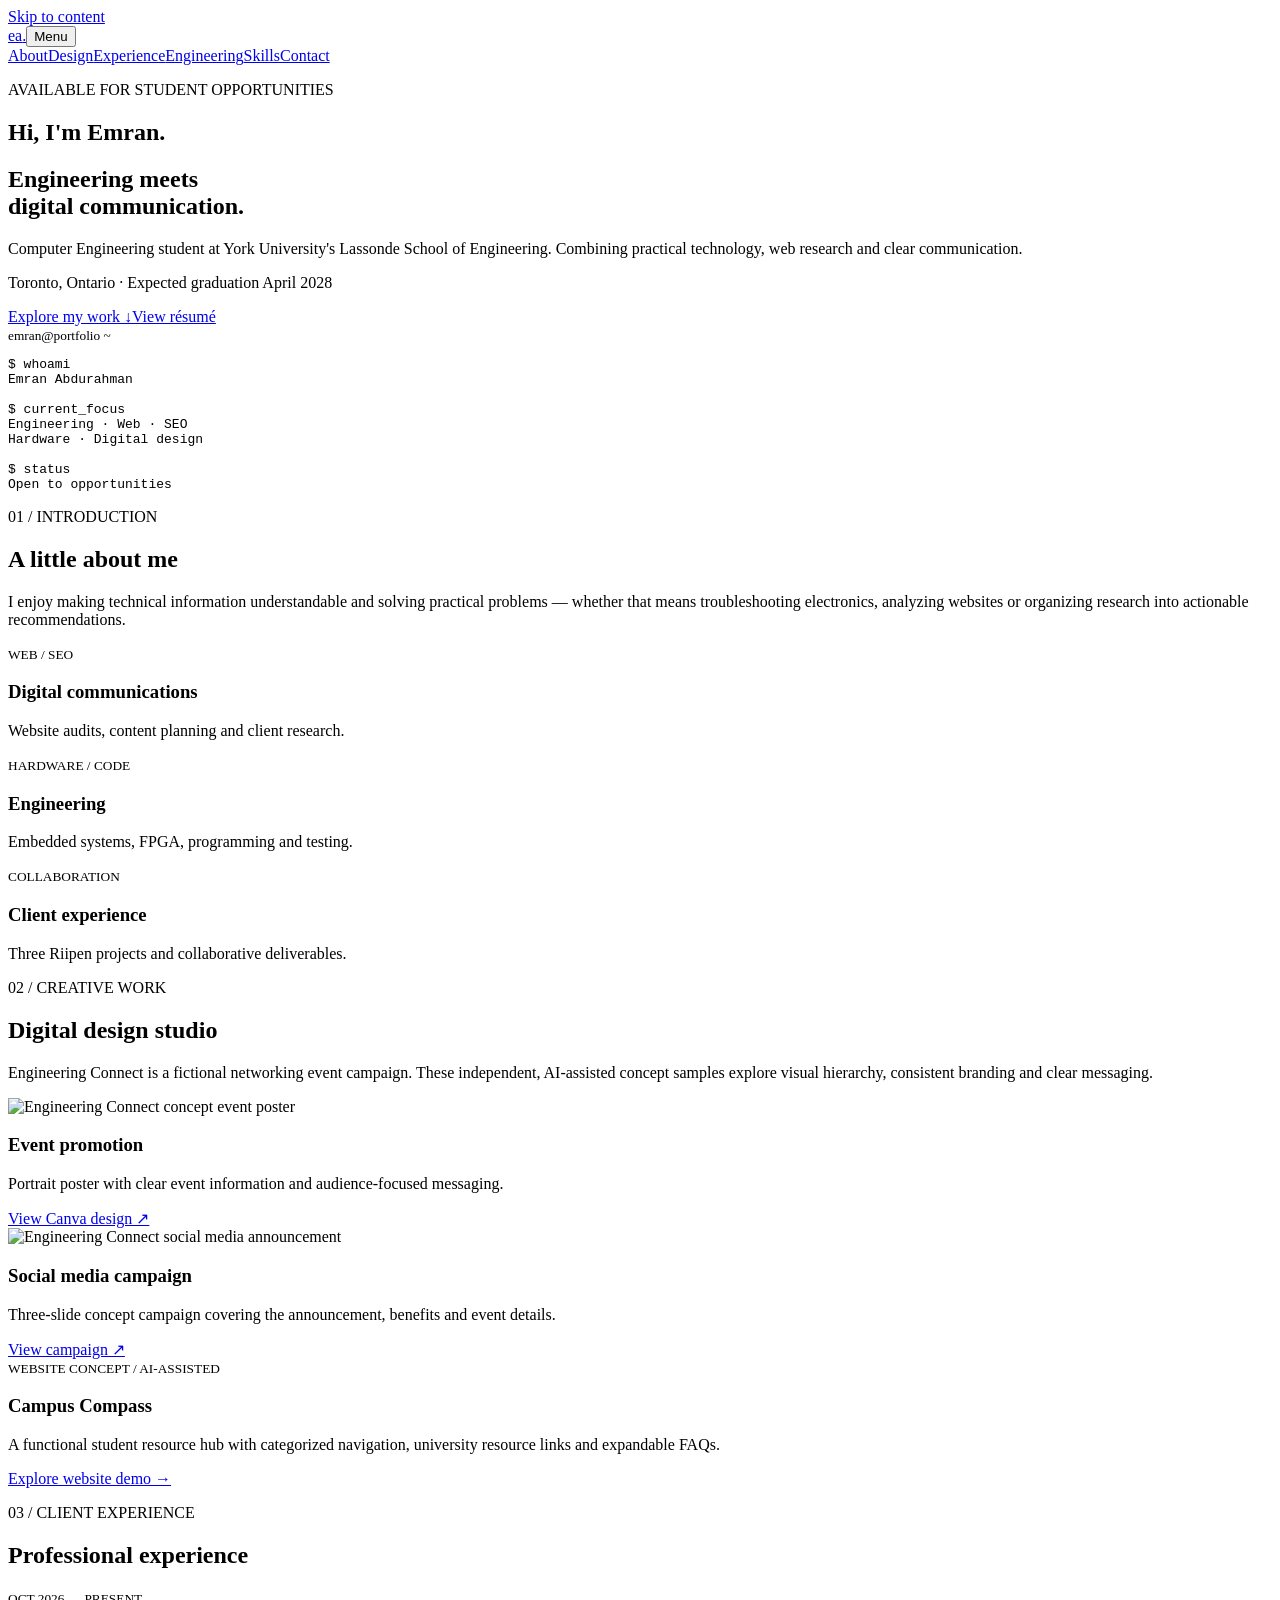
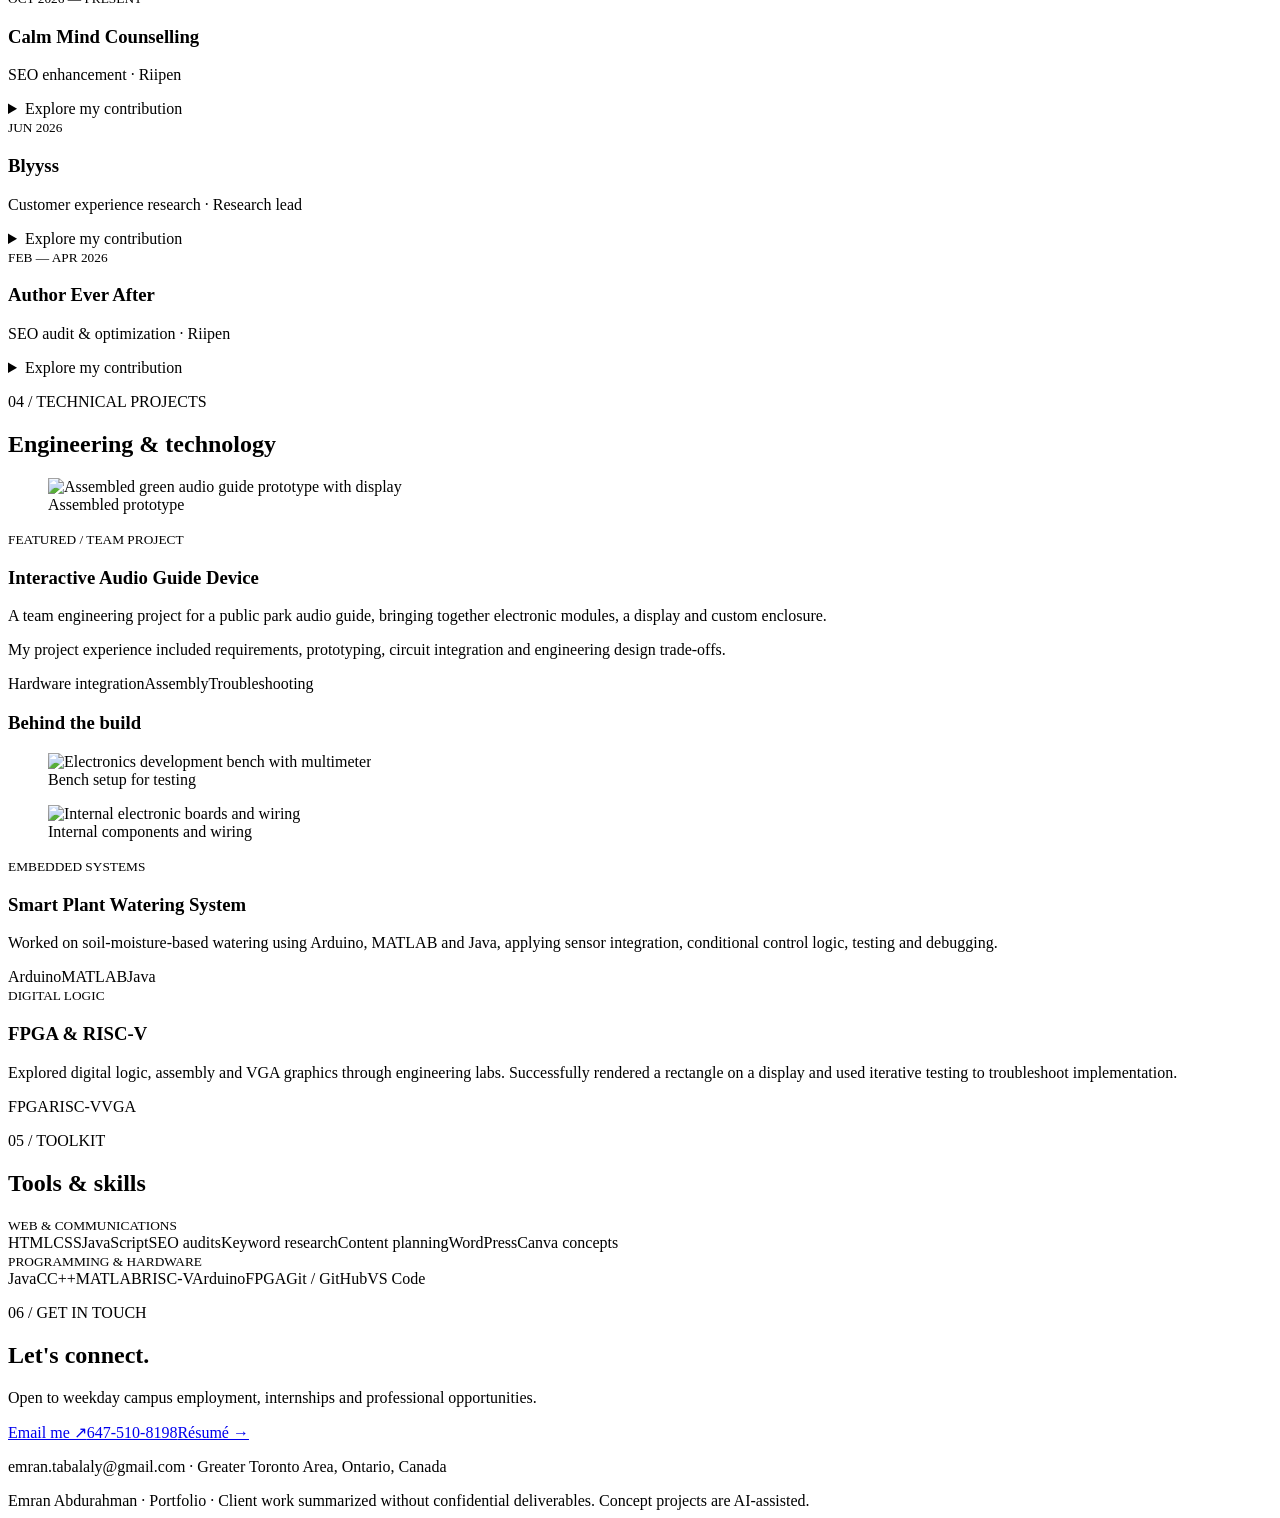
==== index.html @ e07c5c42 "Build portfolio homepage" ====
<!doctype html><html lang="en"><head><meta charset="utf-8"><meta name="viewport" content="width=device-width,initial-scale=1"><meta name="description" content="Emran Abdurahman — Computer Engineering student, digital communications and technology portfolio."><title>Emran Abdurahman | Portfolio</title><link rel="stylesheet" href="style.css"><script defer src="script.js"></script></head><body><a class="skip" href="#main">Skip to content</a><header><nav class="wrap"><a class="logo" href="#home">ea<span>.</span></a><button class="menu" aria-expanded="false" aria-controls="navlinks">Menu</button><div id="navlinks"><a href="#about">About</a><a href="#design">Design</a><a href="#experience">Experience</a><a href="#engineering">Engineering</a><a href="#skills">Skills</a><a href="#contact">Contact</a></div></nav></header><main id="main" class="wrap"><section class="hero" id="home"><div><p class="eyebrow"><i></i> AVAILABLE FOR STUDENT OPPORTUNITIES</p><h1>Hi, I'm Emran<span>.</span></h1><h2>Engineering meets<br>digital communication.</h2><p>Computer Engineering student at York University's Lassonde School of Engineering. Combining practical technology, web research and clear communication.</p><p class="muted">Toronto, Ontario · Expected graduation April 2028</p><div class="actions"><a class="button" href="#experience">Explore my work ↓</a><a class="button outline" href="resume.html">View résumé</a></div></div><div class="terminal"><div class="termbar"><b></b><b></b><b></b><small>emran@portfolio ~</small></div><pre><span>$ whoami</span>
Emran Abdurahman

<span>$ current_focus</span>
Engineering · Web · SEO
Hardware · Digital design

<span>$ status</span>
Open to opportunities <i class="cursor"></i></pre></div></section>
<section id="about" class="reveal"><p class="eyebrow">01 / INTRODUCTION</p><h2>A little about me</h2><p class="lead">I enjoy making technical information understandable and solving practical problems — whether that means troubleshooting electronics, analyzing websites or organizing research into actionable recommendations.</p><div class="grid three"><article><small>WEB / SEO</small><h3>Digital communications</h3><p>Website audits, content planning and client research.</p></article><article><small>HARDWARE / CODE</small><h3>Engineering</h3><p>Embedded systems, FPGA, programming and testing.</p></article><article><small>COLLABORATION</small><h3>Client experience</h3><p>Three Riipen projects and collaborative deliverables.</p></article></div></section>
<section id="design" class="reveal"><p class="eyebrow">02 / CREATIVE WORK</p><h2>Digital design studio</h2><p class="lead">Engineering Connect is a fictional networking event campaign. These independent, AI-assisted concept samples explore visual hierarchy, consistent branding and clear messaging.</p><div class="grid two"><article><img class="art" src="https://mystical-unknown-wasteland.wpcomstaging.com/wp-content/uploads/2026/11/engineering-connect-poster.png" alt="Engineering Connect concept event poster" loading="lazy"><h3>Event promotion</h3><p>Portrait poster with clear event information and audience-focused messaging.</p><a href="https://www.canva.com/d/dqgkj9H7p9fNkbT">View Canva design ↗</a></article><article><img class="art" src="https://mystical-unknown-wasteland.wpcomstaging.com/wp-content/uploads/2026/11/engineering-connect-social.png" alt="Engineering Connect social media announcement" loading="lazy"><h3>Social media campaign</h3><p>Three-slide concept campaign covering the announcement, benefits and event details.</p><a href="https://www.canva.com/d/xszTyoMclx9xCIN">View campaign ↗</a></article></div><article class="feature"><small>WEBSITE CONCEPT / AI-ASSISTED</small><h3>Campus Compass</h3><p>A functional student resource hub with categorized navigation, university resource links and expandable FAQs.</p><a class="button outline" href="campus-compass.html">Explore website demo →</a></article></section>
<section id="experience" class="reveal"><p class="eyebrow">03 / CLIENT EXPERIENCE</p><h2>Professional experience</h2><div class="timeline"><article><small>OCT 2026 — PRESENT</small><h3>Calm Mind Counselling</h3><p>SEO enhancement · Riipen</p><details><summary>Explore my contribution</summary><p>Contributed to content audits, local search and competitor analysis. Helped establish an SEO baseline and identify service-content opportunities. Ongoing work; no ranking gains claimed.</p></details></article><article><small>JUN 2026</small><h3>Blyyss</h3><p>Customer experience research · Research lead</p><details><summary>Explore my contribution</summary><p>Organized onboarding and user-needs research for a grocery customer-experience project, collaborated with teammates and synthesized actionable recommendations.</p></details></article><article><small>FEB — APR 2026</small><h3>Author Ever After</h3><p>SEO audit &amp; optimization · Riipen</p><details><summary>Explore my contribution</summary><p>Audited four author-support websites, identifying crawl accessibility, content, keyword and structured-data opportunities. Developed a prioritized optimization roadmap and blog topic recommendations.</p></details></article></div></section>
<section id="engineering" class="reveal"><p class="eyebrow">04 / TECHNICAL PROJECTS</p><h2>Engineering &amp; technology</h2><article class="feature"><div class="grid two"><figure><img class="prototype" src="https://mystical-unknown-wasteland.wpcomstaging.com/wp-content/uploads/2026/11/audio-guide-prototype-768x1024.png" alt="Assembled green audio guide prototype with display" loading="lazy"><figcaption>Assembled prototype</figcaption></figure><div><small>FEATURED / TEAM PROJECT</small><h3>Interactive Audio Guide Device</h3><p>A team engineering project for a public park audio guide, bringing together electronic modules, a display and custom enclosure.</p><p>My project experience included requirements, prototyping, circuit integration and engineering design trade-offs.</p><div class="tags"><span>Hardware integration</span><span>Assembly</span><span>Troubleshooting</span></div></div></div><h3>Behind the build</h3><div class="grid two"><figure><img class="build" src="https://mystical-unknown-wasteland.wpcomstaging.com/wp-content/uploads/2026/11/audio-guide-bench-testing-1024x576.png" alt="Electronics development bench with multimeter" loading="lazy"><figcaption>Bench setup for testing</figcaption></figure><figure><img class="build" src="https://mystical-unknown-wasteland.wpcomstaging.com/wp-content/uploads/2026/11/audio-guide-assembly-576x1024.png" alt="Internal electronic boards and wiring" loading="lazy"><figcaption>Internal components and wiring</figcaption></figure></div></article><div class="grid two"><article><small>EMBEDDED SYSTEMS</small><h3>Smart Plant Watering System</h3><p>Worked on soil-moisture-based watering using Arduino, MATLAB and Java, applying sensor integration, conditional control logic, testing and debugging.</p><div class="tags"><span>Arduino</span><span>MATLAB</span><span>Java</span></div></article><article><small>DIGITAL LOGIC</small><h3>FPGA &amp; RISC-V</h3><p>Explored digital logic, assembly and VGA graphics through engineering labs. Successfully rendered a rectangle on a display and used iterative testing to troubleshoot implementation.</p><div class="tags"><span>FPGA</span><span>RISC-V</span><span>VGA</span></div></article></div></section>
<section id="skills" class="reveal"><p class="eyebrow">05 / TOOLKIT</p><h2>Tools &amp; skills</h2><div class="grid two"><article><small>WEB &amp; COMMUNICATIONS</small><div class="tags"><span>HTML</span><span>CSS</span><span>JavaScript</span><span>SEO audits</span><span>Keyword research</span><span>Content planning</span><span>WordPress</span><span>Canva concepts</span></div></article><article><small>PROGRAMMING &amp; HARDWARE</small><div class="tags"><span>Java</span><span>C</span><span>C++</span><span>MATLAB</span><span>RISC-V</span><span>Arduino</span><span>FPGA</span><span>Git / GitHub</span><span>VS Code</span></div></article></div></section>
<section id="contact" class="reveal"><p class="eyebrow">06 / GET IN TOUCH</p><h2>Let's connect.</h2><p>Open to weekday campus employment, internships and professional opportunities.</p><div class="actions"><a class="button" href="mailto:emran.tabalaly@gmail.com">Email me ↗</a><a class="button outline" href="tel:+16475108198">647-510-8198</a><a class="button outline" href="resume.html">Résumé →</a></div><p class="muted">emran.tabalaly@gmail.com · Greater Toronto Area, Ontario, Canada</p></section></main><footer class="wrap">Emran Abdurahman · Portfolio · Client work summarized without confidential deliverables. Concept projects are AI-assisted.</footer></body></html>
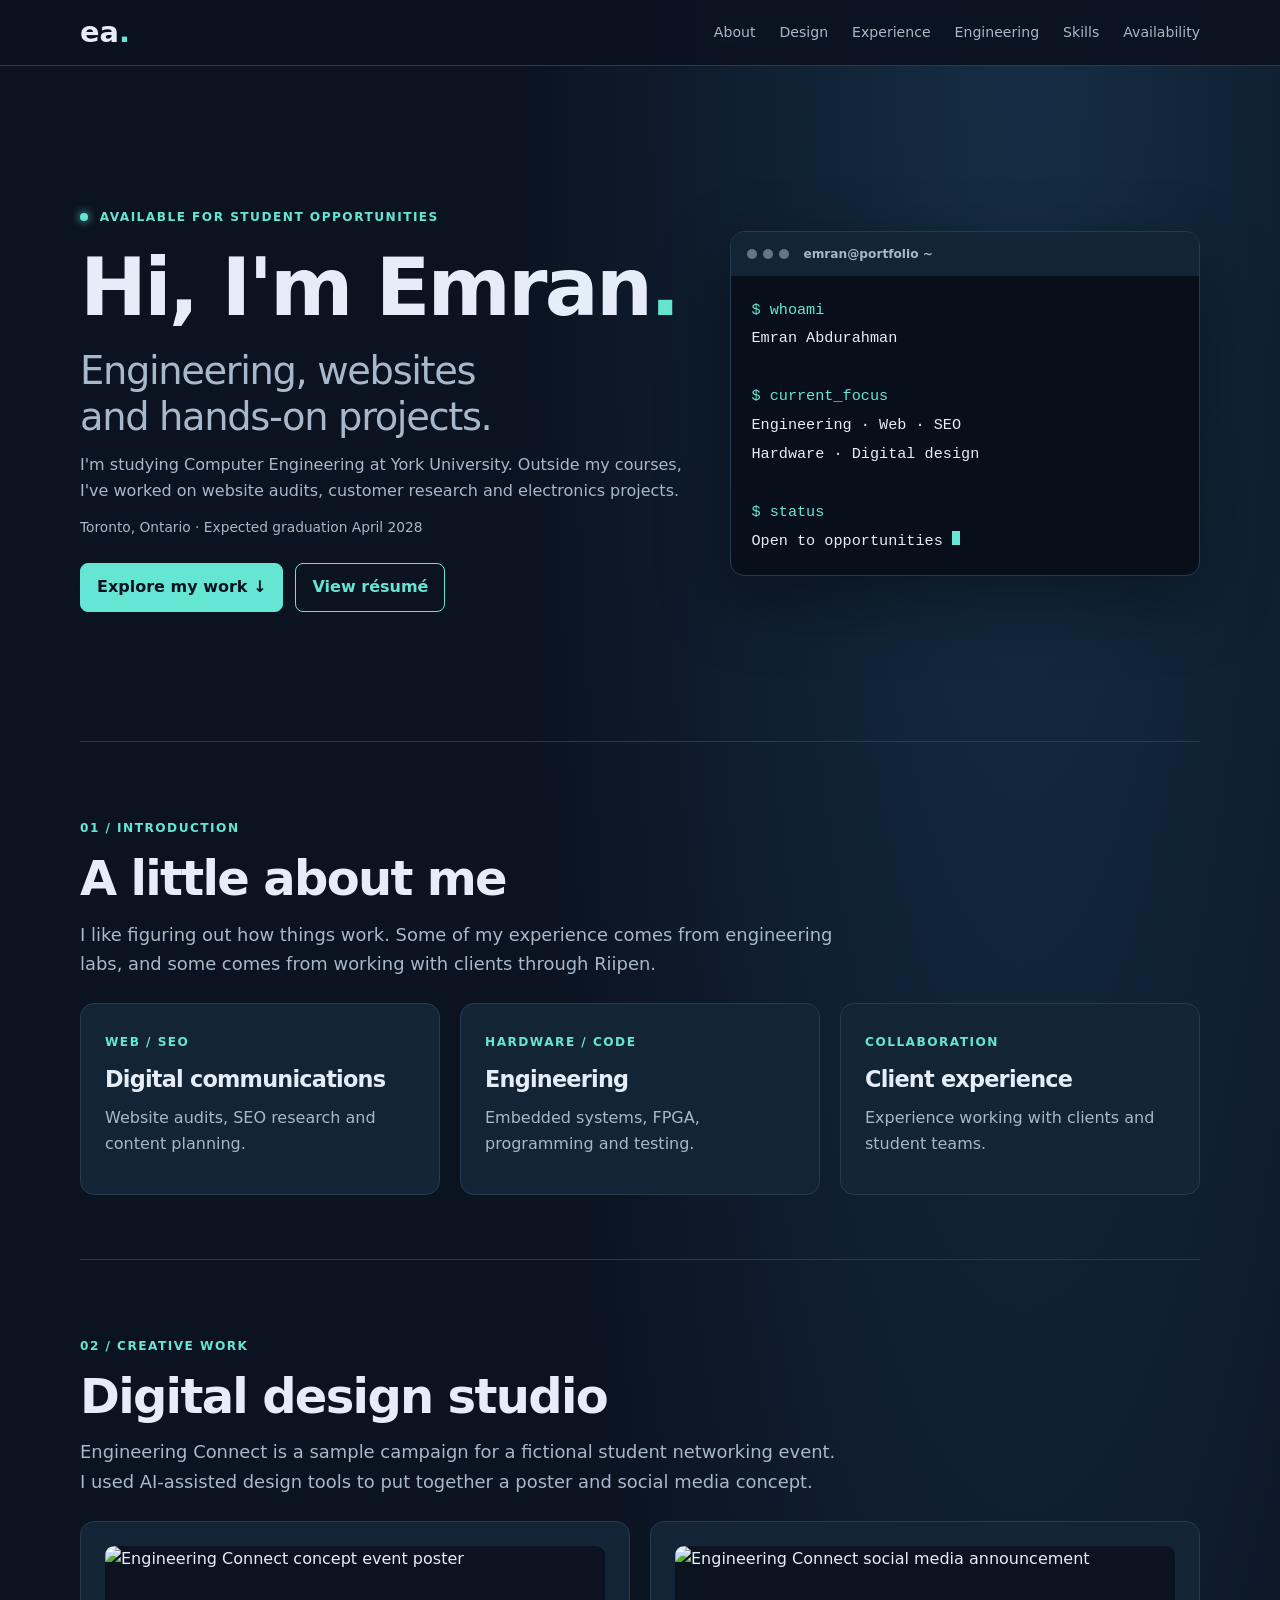
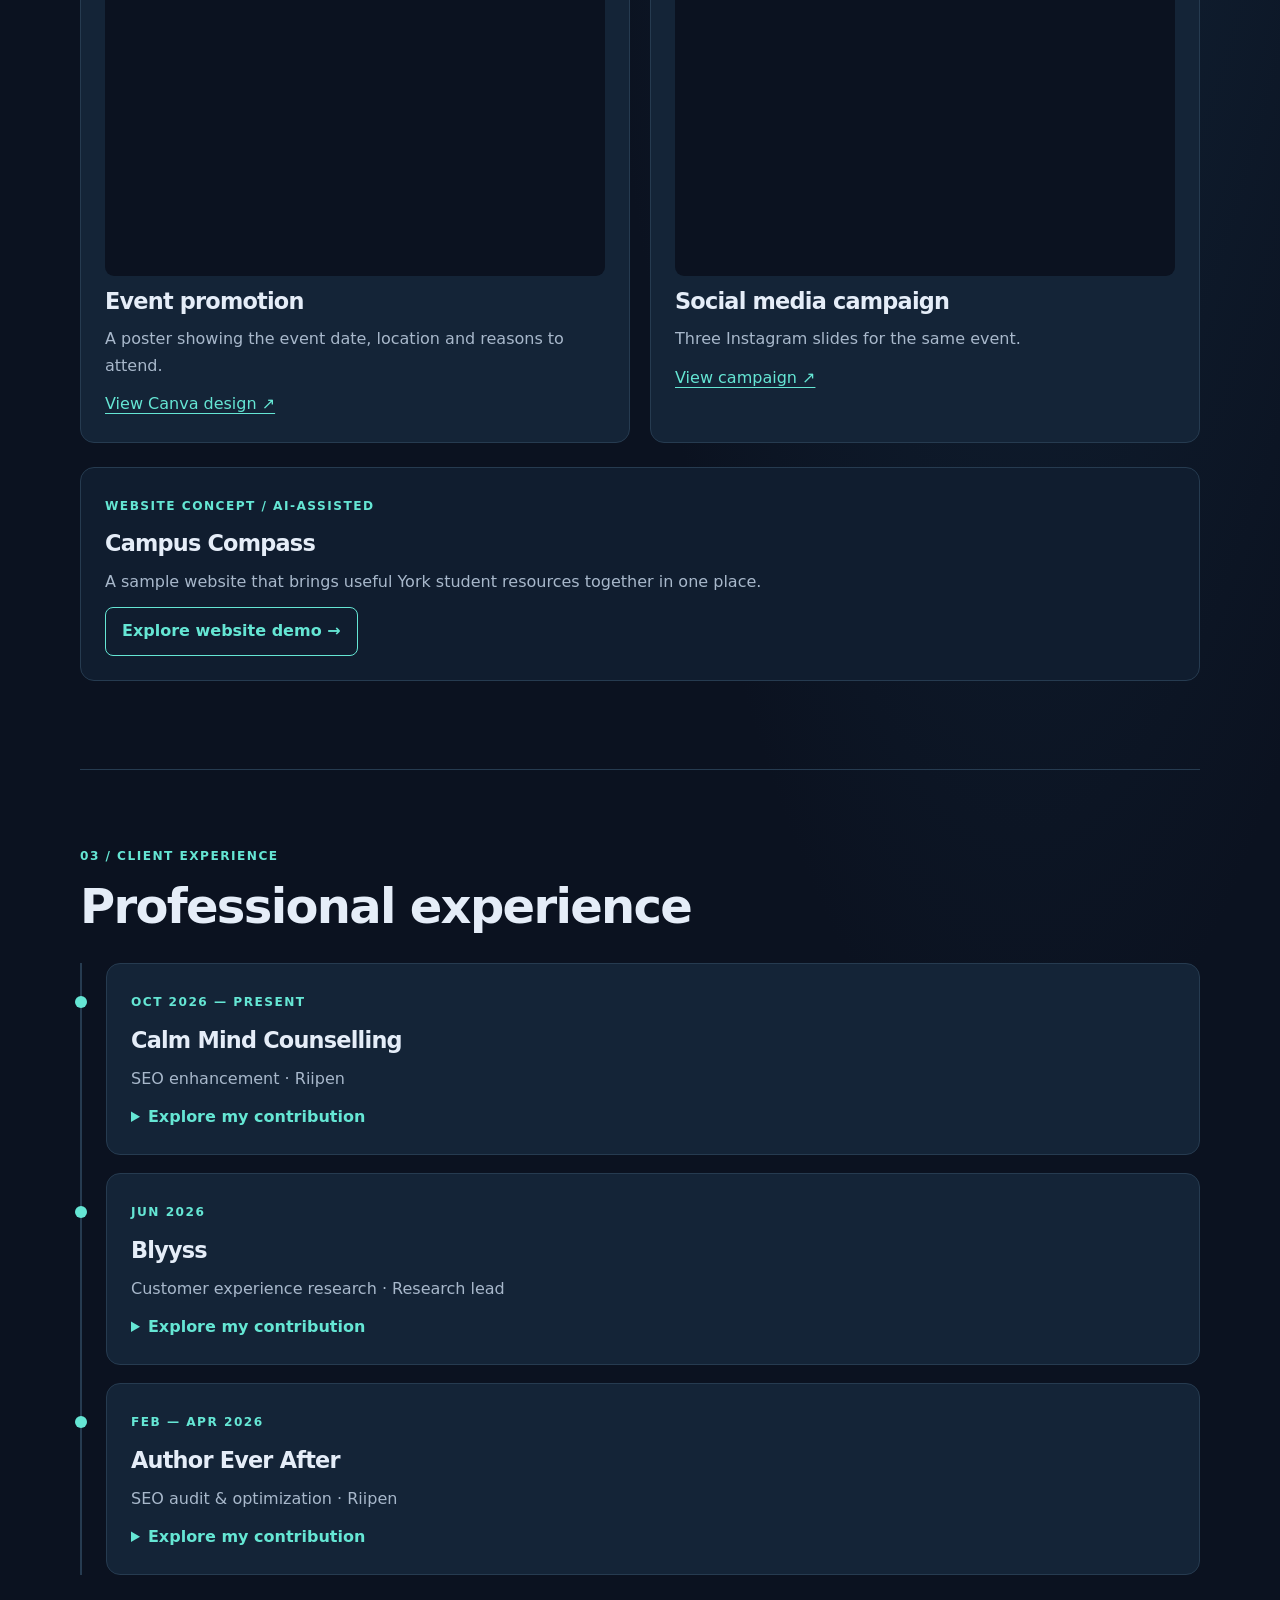
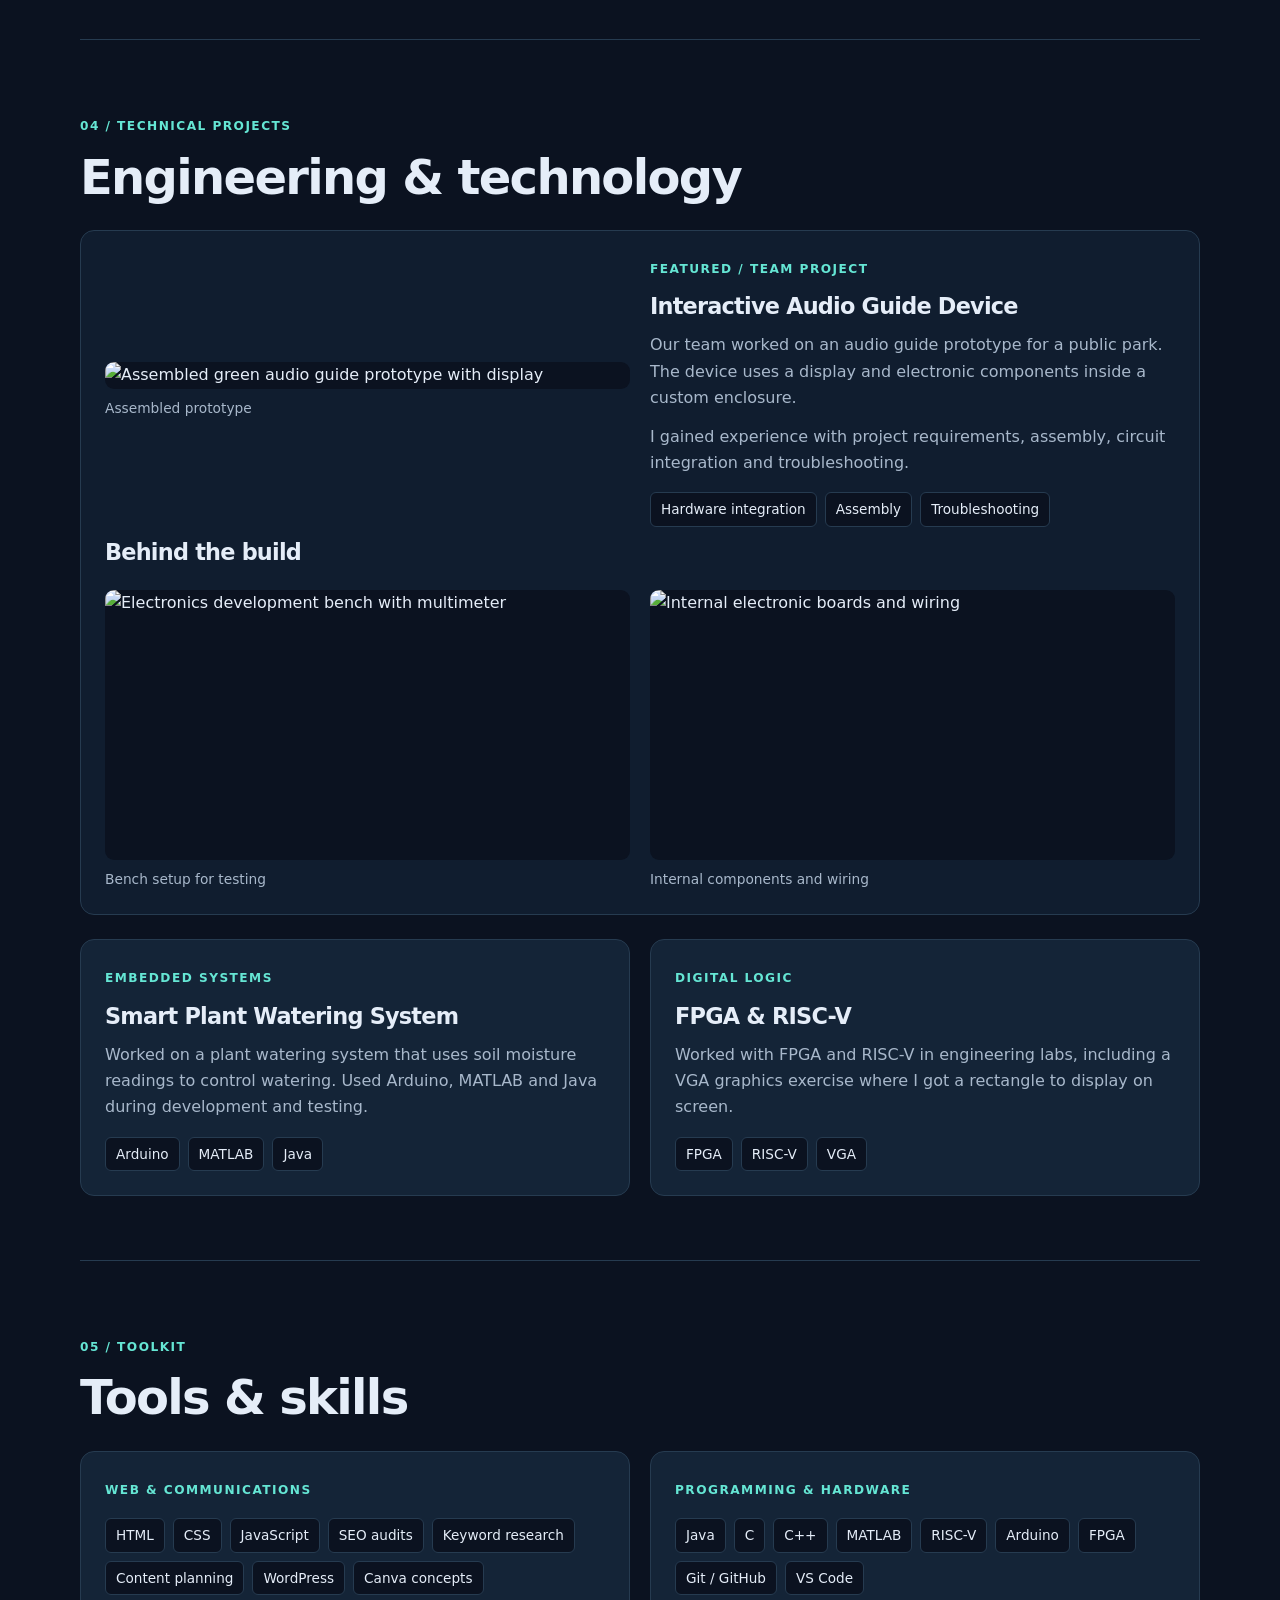
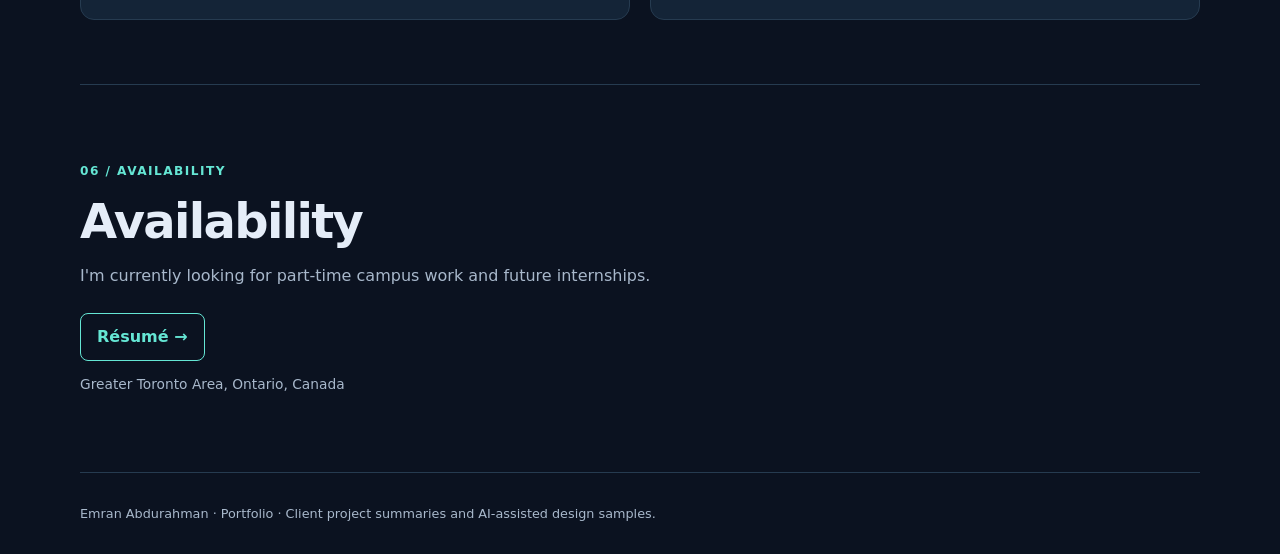
==== commit 909b3991: "Simplify portfolio writing and remove personal contact details" ====
--- a/index.html
+++ b/index.html
@@ -1,4 +1,4 @@
-<!doctype html><html lang="en"><head><meta charset="utf-8"><meta name="viewport" content="width=device-width,initial-scale=1"><meta name="description" content="Emran Abdurahman — Computer Engineering student, digital communications and technology portfolio."><title>Emran Abdurahman | Portfolio</title><link rel="stylesheet" href="style.css"><script defer src="script.js"></script></head><body><a class="skip" href="#main">Skip to content</a><header><nav class="wrap"><a class="logo" href="#home">ea<span>.</span></a><button class="menu" aria-expanded="false" aria-controls="navlinks">Menu</button><div id="navlinks"><a href="#about">About</a><a href="#design">Design</a><a href="#experience">Experience</a><a href="#engineering">Engineering</a><a href="#skills">Skills</a><a href="#contact">Contact</a></div></nav></header><main id="main" class="wrap"><section class="hero" id="home"><div><p class="eyebrow"><i></i> AVAILABLE FOR STUDENT OPPORTUNITIES</p><h1>Hi, I'm Emran<span>.</span></h1><h2>Engineering meets<br>digital communication.</h2><p>Computer Engineering student at York University's Lassonde School of Engineering. Combining practical technology, web research and clear communication.</p><p class="muted">Toronto, Ontario · Expected graduation April 2028</p><div class="actions"><a class="button" href="#experience">Explore my work ↓</a><a class="button outline" href="resume.html">View résumé</a></div></div><div class="terminal"><div class="termbar"><b></b><b></b><b></b><small>emran@portfolio ~</small></div><pre><span>$ whoami</span>
+<!doctype html><html lang="en"><head><meta charset="utf-8"><meta name="viewport" content="width=device-width,initial-scale=1"><meta name="description" content="Emran Abdurahman — Computer Engineering student, digital communications and technology portfolio."><title>Emran Abdurahman | Portfolio</title><link rel="stylesheet" href="style.css"><script defer src="script.js"></script></head><body><a class="skip" href="#main">Skip to content</a><header><nav class="wrap"><a class="logo" href="#home">ea<span>.</span></a><button class="menu" aria-expanded="false" aria-controls="navlinks">Menu</button><div id="navlinks"><a href="#about">About</a><a href="#design">Design</a><a href="#experience">Experience</a><a href="#engineering">Engineering</a><a href="#skills">Skills</a><a href="#contact">Availability</a></div></nav></header><main id="main" class="wrap"><section class="hero" id="home"><div><p class="eyebrow"><i></i> AVAILABLE FOR STUDENT OPPORTUNITIES</p><h1>Hi, I'm Emran<span>.</span></h1><h2>Engineering, websites<br>and hands-on projects.</h2><p>I'm studying Computer Engineering at York University. Outside my courses, I've worked on website audits, customer research and electronics projects.</p><p class="muted">Toronto, Ontario · Expected graduation April 2028</p><div class="actions"><a class="button" href="#experience">Explore my work ↓</a><a class="button outline" href="resume.html">View résumé</a></div></div><div class="terminal"><div class="termbar"><b></b><b></b><b></b><small>emran@portfolio ~</small></div><pre><span>$ whoami</span>
 Emran Abdurahman
 
 <span>$ current_focus</span>
@@ -7,9 +7,9 @@
 
 <span>$ status</span>
 Open to opportunities <i class="cursor"></i></pre></div></section>
-<section id="about" class="reveal"><p class="eyebrow">01 / INTRODUCTION</p><h2>A little about me</h2><p class="lead">I enjoy making technical information understandable and solving practical problems — whether that means troubleshooting electronics, analyzing websites or organizing research into actionable recommendations.</p><div class="grid three"><article><small>WEB / SEO</small><h3>Digital communications</h3><p>Website audits, content planning and client research.</p></article><article><small>HARDWARE / CODE</small><h3>Engineering</h3><p>Embedded systems, FPGA, programming and testing.</p></article><article><small>COLLABORATION</small><h3>Client experience</h3><p>Three Riipen projects and collaborative deliverables.</p></article></div></section>
-<section id="design" class="reveal"><p class="eyebrow">02 / CREATIVE WORK</p><h2>Digital design studio</h2><p class="lead">Engineering Connect is a fictional networking event campaign. These independent, AI-assisted concept samples explore visual hierarchy, consistent branding and clear messaging.</p><div class="grid two"><article><img class="art" src="https://mystical-unknown-wasteland.wpcomstaging.com/wp-content/uploads/2026/11/engineering-connect-poster.png" alt="Engineering Connect concept event poster" loading="lazy"><h3>Event promotion</h3><p>Portrait poster with clear event information and audience-focused messaging.</p><a href="https://www.canva.com/d/dqgkj9H7p9fNkbT">View Canva design ↗</a></article><article><img class="art" src="https://mystical-unknown-wasteland.wpcomstaging.com/wp-content/uploads/2026/11/engineering-connect-social.png" alt="Engineering Connect social media announcement" loading="lazy"><h3>Social media campaign</h3><p>Three-slide concept campaign covering the announcement, benefits and event details.</p><a href="https://www.canva.com/d/xszTyoMclx9xCIN">View campaign ↗</a></article></div><article class="feature"><small>WEBSITE CONCEPT / AI-ASSISTED</small><h3>Campus Compass</h3><p>A functional student resource hub with categorized navigation, university resource links and expandable FAQs.</p><a class="button outline" href="campus-compass.html">Explore website demo →</a></article></section>
-<section id="experience" class="reveal"><p class="eyebrow">03 / CLIENT EXPERIENCE</p><h2>Professional experience</h2><div class="timeline"><article><small>OCT 2026 — PRESENT</small><h3>Calm Mind Counselling</h3><p>SEO enhancement · Riipen</p><details><summary>Explore my contribution</summary><p>Contributed to content audits, local search and competitor analysis. Helped establish an SEO baseline and identify service-content opportunities. Ongoing work; no ranking gains claimed.</p></details></article><article><small>JUN 2026</small><h3>Blyyss</h3><p>Customer experience research · Research lead</p><details><summary>Explore my contribution</summary><p>Organized onboarding and user-needs research for a grocery customer-experience project, collaborated with teammates and synthesized actionable recommendations.</p></details></article><article><small>FEB — APR 2026</small><h3>Author Ever After</h3><p>SEO audit &amp; optimization · Riipen</p><details><summary>Explore my contribution</summary><p>Audited four author-support websites, identifying crawl accessibility, content, keyword and structured-data opportunities. Developed a prioritized optimization roadmap and blog topic recommendations.</p></details></article></div></section>
-<section id="engineering" class="reveal"><p class="eyebrow">04 / TECHNICAL PROJECTS</p><h2>Engineering &amp; technology</h2><article class="feature"><div class="grid two"><figure><img class="prototype" src="https://mystical-unknown-wasteland.wpcomstaging.com/wp-content/uploads/2026/11/audio-guide-prototype-768x1024.png" alt="Assembled green audio guide prototype with display" loading="lazy"><figcaption>Assembled prototype</figcaption></figure><div><small>FEATURED / TEAM PROJECT</small><h3>Interactive Audio Guide Device</h3><p>A team engineering project for a public park audio guide, bringing together electronic modules, a display and custom enclosure.</p><p>My project experience included requirements, prototyping, circuit integration and engineering design trade-offs.</p><div class="tags"><span>Hardware integration</span><span>Assembly</span><span>Troubleshooting</span></div></div></div><h3>Behind the build</h3><div class="grid two"><figure><img class="build" src="https://mystical-unknown-wasteland.wpcomstaging.com/wp-content/uploads/2026/11/audio-guide-bench-testing-1024x576.png" alt="Electronics development bench with multimeter" loading="lazy"><figcaption>Bench setup for testing</figcaption></figure><figure><img class="build" src="https://mystical-unknown-wasteland.wpcomstaging.com/wp-content/uploads/2026/11/audio-guide-assembly-576x1024.png" alt="Internal electronic boards and wiring" loading="lazy"><figcaption>Internal components and wiring</figcaption></figure></div></article><div class="grid two"><article><small>EMBEDDED SYSTEMS</small><h3>Smart Plant Watering System</h3><p>Worked on soil-moisture-based watering using Arduino, MATLAB and Java, applying sensor integration, conditional control logic, testing and debugging.</p><div class="tags"><span>Arduino</span><span>MATLAB</span><span>Java</span></div></article><article><small>DIGITAL LOGIC</small><h3>FPGA &amp; RISC-V</h3><p>Explored digital logic, assembly and VGA graphics through engineering labs. Successfully rendered a rectangle on a display and used iterative testing to troubleshoot implementation.</p><div class="tags"><span>FPGA</span><span>RISC-V</span><span>VGA</span></div></article></div></section>
+<section id="about" class="reveal"><p class="eyebrow">01 / INTRODUCTION</p><h2>A little about me</h2><p class="lead">I like figuring out how things work. Some of my experience comes from engineering labs, and some comes from working with clients through Riipen.</p><div class="grid three"><article><small>WEB / SEO</small><h3>Digital communications</h3><p>Website audits, SEO research and content planning.</p></article><article><small>HARDWARE / CODE</small><h3>Engineering</h3><p>Embedded systems, FPGA, programming and testing.</p></article><article><small>COLLABORATION</small><h3>Client experience</h3><p>Experience working with clients and student teams.</p></article></div></section>
+<section id="design" class="reveal"><p class="eyebrow">02 / CREATIVE WORK</p><h2>Digital design studio</h2><p class="lead">Engineering Connect is a sample campaign for a fictional student networking event. I used AI-assisted design tools to put together a poster and social media concept.</p><div class="grid two"><article><img class="art" src="https://mystical-unknown-wasteland.wpcomstaging.com/wp-content/uploads/2026/11/engineering-connect-poster.png" alt="Engineering Connect concept event poster" loading="lazy"><h3>Event promotion</h3><p>A poster showing the event date, location and reasons to attend.</p><a href="https://www.canva.com/d/dqgkj9H7p9fNkbT">View Canva design ↗</a></article><article><img class="art" src="https://mystical-unknown-wasteland.wpcomstaging.com/wp-content/uploads/2026/11/engineering-connect-social.png" alt="Engineering Connect social media announcement" loading="lazy"><h3>Social media campaign</h3><p>Three Instagram slides for the same event.</p><a href="https://www.canva.com/d/xszTyoMclx9xCIN">View campaign ↗</a></article></div><article class="feature"><small>WEBSITE CONCEPT / AI-ASSISTED</small><h3>Campus Compass</h3><p>A sample website that brings useful York student resources together in one place.</p><a class="button outline" href="campus-compass.html">Explore website demo →</a></article></section>
+<section id="experience" class="reveal"><p class="eyebrow">03 / CLIENT EXPERIENCE</p><h2>Professional experience</h2><div class="timeline"><article><small>OCT 2026 — PRESENT</small><h3>Calm Mind Counselling</h3><p>SEO enhancement · Riipen</p><details><summary>Explore my contribution</summary><p>Helped review website content, research local search results and compare competing counselling websites. The project is still in progress.</p></details></article><article><small>JUN 2026</small><h3>Blyyss</h3><p>Customer experience research · Research lead</p><details><summary>Explore my contribution</summary><p>Worked as a research lead on a grocery customer experience project. Helped organize research into customer needs and onboarding, then worked with the team on recommendations.</p></details></article><article><small>FEB — APR 2026</small><h3>Author Ever After</h3><p>SEO audit &amp; optimization · Riipen</p><details><summary>Explore my contribution</summary><p>Reviewed four websites for technical SEO issues and content gaps. Put together a list of recommended fixes and blog topics.</p></details></article></div></section>
+<section id="engineering" class="reveal"><p class="eyebrow">04 / TECHNICAL PROJECTS</p><h2>Engineering &amp; technology</h2><article class="feature"><div class="grid two"><figure><img class="prototype" src="https://mystical-unknown-wasteland.wpcomstaging.com/wp-content/uploads/2026/11/audio-guide-prototype-768x1024.png" alt="Assembled green audio guide prototype with display" loading="lazy"><figcaption>Assembled prototype</figcaption></figure><div><small>FEATURED / TEAM PROJECT</small><h3>Interactive Audio Guide Device</h3><p>Our team worked on an audio guide prototype for a public park. The device uses a display and electronic components inside a custom enclosure.</p><p>I gained experience with project requirements, assembly, circuit integration and troubleshooting.</p><div class="tags"><span>Hardware integration</span><span>Assembly</span><span>Troubleshooting</span></div></div></div><h3>Behind the build</h3><div class="grid two"><figure><img class="build" src="https://mystical-unknown-wasteland.wpcomstaging.com/wp-content/uploads/2026/11/audio-guide-bench-testing-1024x576.png" alt="Electronics development bench with multimeter" loading="lazy"><figcaption>Bench setup for testing</figcaption></figure><figure><img class="build" src="https://mystical-unknown-wasteland.wpcomstaging.com/wp-content/uploads/2026/11/audio-guide-assembly-576x1024.png" alt="Internal electronic boards and wiring" loading="lazy"><figcaption>Internal components and wiring</figcaption></figure></div></article><div class="grid two"><article><small>EMBEDDED SYSTEMS</small><h3>Smart Plant Watering System</h3><p>Worked on a plant watering system that uses soil moisture readings to control watering. Used Arduino, MATLAB and Java during development and testing.</p><div class="tags"><span>Arduino</span><span>MATLAB</span><span>Java</span></div></article><article><small>DIGITAL LOGIC</small><h3>FPGA &amp; RISC-V</h3><p>Worked with FPGA and RISC-V in engineering labs, including a VGA graphics exercise where I got a rectangle to display on screen.</p><div class="tags"><span>FPGA</span><span>RISC-V</span><span>VGA</span></div></article></div></section>
 <section id="skills" class="reveal"><p class="eyebrow">05 / TOOLKIT</p><h2>Tools &amp; skills</h2><div class="grid two"><article><small>WEB &amp; COMMUNICATIONS</small><div class="tags"><span>HTML</span><span>CSS</span><span>JavaScript</span><span>SEO audits</span><span>Keyword research</span><span>Content planning</span><span>WordPress</span><span>Canva concepts</span></div></article><article><small>PROGRAMMING &amp; HARDWARE</small><div class="tags"><span>Java</span><span>C</span><span>C++</span><span>MATLAB</span><span>RISC-V</span><span>Arduino</span><span>FPGA</span><span>Git / GitHub</span><span>VS Code</span></div></article></div></section>
-<section id="contact" class="reveal"><p class="eyebrow">06 / GET IN TOUCH</p><h2>Let's connect.</h2><p>Open to weekday campus employment, internships and professional opportunities.</p><div class="actions"><a class="button" href="mailto:emran.tabalaly@gmail.com">Email me ↗</a><a class="button outline" href="tel:+16475108198">647-510-8198</a><a class="button outline" href="resume.html">Résumé →</a></div><p class="muted">emran.tabalaly@gmail.com · Greater Toronto Area, Ontario, Canada</p></section></main><footer class="wrap">Emran Abdurahman · Portfolio · Client work summarized without confidential deliverables. Concept projects are AI-assisted.</footer></body></html>+<section id="contact" class="reveal"><p class="eyebrow">06 / AVAILABILITY</p><h2>Availability</h2><p>I'm currently looking for part-time campus work and future internships.</p><div class="actions"><a class="button outline" href="resume.html">Résumé →</a></div><p class="muted">Greater Toronto Area, Ontario, Canada</p></section></main><footer class="wrap">Emran Abdurahman · Portfolio · Client project summaries and AI-assisted design samples.</footer></body></html>
--- a/style.css
+++ b/style.css
@@ -0,0 +1 @@
+:root{color-scheme:dark;--bg:#0b1220;--card:#142437;--ink:#e5edf8;--muted:#a8b8cb;--accent:#65e6d4;--line:#263b50}*{box-sizing:border-box}html{scroll-behavior:smooth;scroll-padding-top:90px}body{margin:0;background:radial-gradient(ellipse at 80% 0%,#152e45 0,transparent 36%),var(--bg);color:var(--ink);font:16px/1.65 system-ui,-apple-system,sans-serif}a{color:var(--accent);text-underline-offset:4px}a:focus-visible,button:focus-visible,summary:focus-visible{outline:3px solid var(--accent);outline-offset:4px}.wrap{width:min(1120px,92%);margin:auto}header{position:sticky;top:0;z-index:10;background:#0b1220ee;border-bottom:1px solid var(--line);backdrop-filter:blur(12px)}nav{display:flex;align-items:center;justify-content:space-between;min-height:65px;gap:16px}nav a{text-decoration:none;font-size:.88rem;color:var(--muted)}nav a:hover{color:var(--accent)}.logo{font-size:1.8rem;font-weight:800;color:var(--ink)}.logo span,h1 span{color:var(--accent)}#navlinks{display:flex;gap:24px}.menu{display:none}.hero{display:grid;grid-template-columns:1.3fr 1fr;align-items:center;gap:40px;min-height:75vh;padding:70px 0}.eyebrow,small{font-size:.76rem;color:var(--accent);font-weight:700;letter-spacing:.12em}.eyebrow i{display:inline-block;width:8px;height:8px;background:var(--accent);border-radius:50%;margin-right:6px;box-shadow:0 0 10px var(--accent)}h1,h2,h3{line-height:1.2;letter-spacing:-.035em;margin:12px 0}h1{font-size:clamp(3rem,7vw,5rem)}h2{font-size:clamp(1.9rem,4vw,3rem)}.hero h2{color:var(--muted);font-weight:500;font-size:clamp(1.5rem,3vw,2.4rem)}h3{font-size:1.4rem}p{margin:12px 0;color:var(--muted)}.lead{max-width:760px;font-size:1.12rem}.muted,figcaption{color:var(--muted);font-size:.86rem}.actions{display:flex;gap:12px;flex-wrap:wrap;margin-top:24px}.button{display:inline-block;border:1px solid var(--accent);border-radius:8px;background:var(--accent);color:var(--bg);padding:10px 16px;text-decoration:none;font-weight:700}.button.outline{color:var(--accent);background:transparent}.button:hover{filter:brightness(1.12)}.terminal{background:#080f1b;border:1px solid var(--line);border-radius:14px;box-shadow:0 25px 70px #0006;overflow:hidden}.termbar{display:flex;align-items:center;gap:6px;padding:12px 16px;background:var(--card)}.termbar b{width:10px;height:10px;border-radius:50%;background:#64748b}.termbar small{margin-left:8px;letter-spacing:0;color:var(--muted)}pre{font:clamp(.75rem,1.5vw,.95rem)/1.9 ui-monospace,monospace;padding:20px;white-space:pre-wrap;margin:0}pre span{color:var(--accent)}.cursor{display:inline-block;width:8px;height:14px;background:var(--accent);animation:blink 1s step-end infinite}@keyframes blink{50%{opacity:0}}section:not(.hero){padding:64px 0;border-top:1px solid var(--line)}.grid{display:grid;gap:20px;margin-top:24px}.two{grid-template-columns:repeat(2,minmax(0,1fr))}.three{grid-template-columns:repeat(3,minmax(0,1fr))}article{border:1px solid var(--line);border-radius:14px;background:var(--card);padding:24px;transition:transform .25s,border-color .25s}article:hover{border-color:var(--accent);transform:translateY(-3px)}.feature{margin:24px 0;background:#101d2f}.feature .grid:first-child{align-items:center;margin-top:0}.timeline{display:grid;gap:18px;border-left:2px solid var(--line);padding-left:24px;margin-top:28px}.timeline article{position:relative}.timeline article:before{content:"";position:absolute;width:12px;height:12px;left:-32px;top:32px;background:var(--accent);border-radius:50%}summary{color:var(--accent);cursor:pointer;font-weight:600}details{margin-top:12px}img{max-width:100%;height:auto;display:block;border-radius:9px;background:#0b1220}.art{width:100%;height:330px;object-fit:contain}.prototype{width:100%;max-height:460px;object-fit:contain}.build{width:100%;height:270px;object-fit:contain}figure{margin:0}figcaption{margin-top:8px}.tags{display:flex;flex-wrap:wrap;gap:8px;margin-top:16px}.tags span{background:#0b1220;border:1px solid var(--line);padding:5px 10px;border-radius:6px;color:var(--ink);font-size:.85rem}footer{padding:30px 0;border-top:1px solid var(--line);font-size:.8rem;color:var(--muted)}.skip{position:absolute;left:-10000px}.skip:focus{left:10px;top:10px;z-index:30;background:var(--bg);padding:10px}.js .reveal{opacity:0;transform:translateY(28px);transition:opacity .65s ease,transform .65s ease}.js .reveal.visible{opacity:1;transform:none}@media(max-width:760px){.hero,.two,.three{grid-template-columns:1fr}.hero{min-height:auto;padding:45px 0;gap:25px}.menu{display:block;background:transparent;border:1px solid var(--line);color:var(--ink);padding:8px 12px;border-radius:6px}#navlinks{display:none;position:absolute;top:65px;left:0;right:0;padding:20px;background:var(--bg);flex-direction:column;gap:12px}#navlinks.open{display:flex}section:not(.hero){padding:40px 0}article{padding:18px}.art{height:260px}}@media(prefers-reduced-motion:reduce){*,*::before,*::after{scroll-behavior:auto!important;animation:none!important;transition:none!important}.js .reveal{opacity:1;transform:none}}
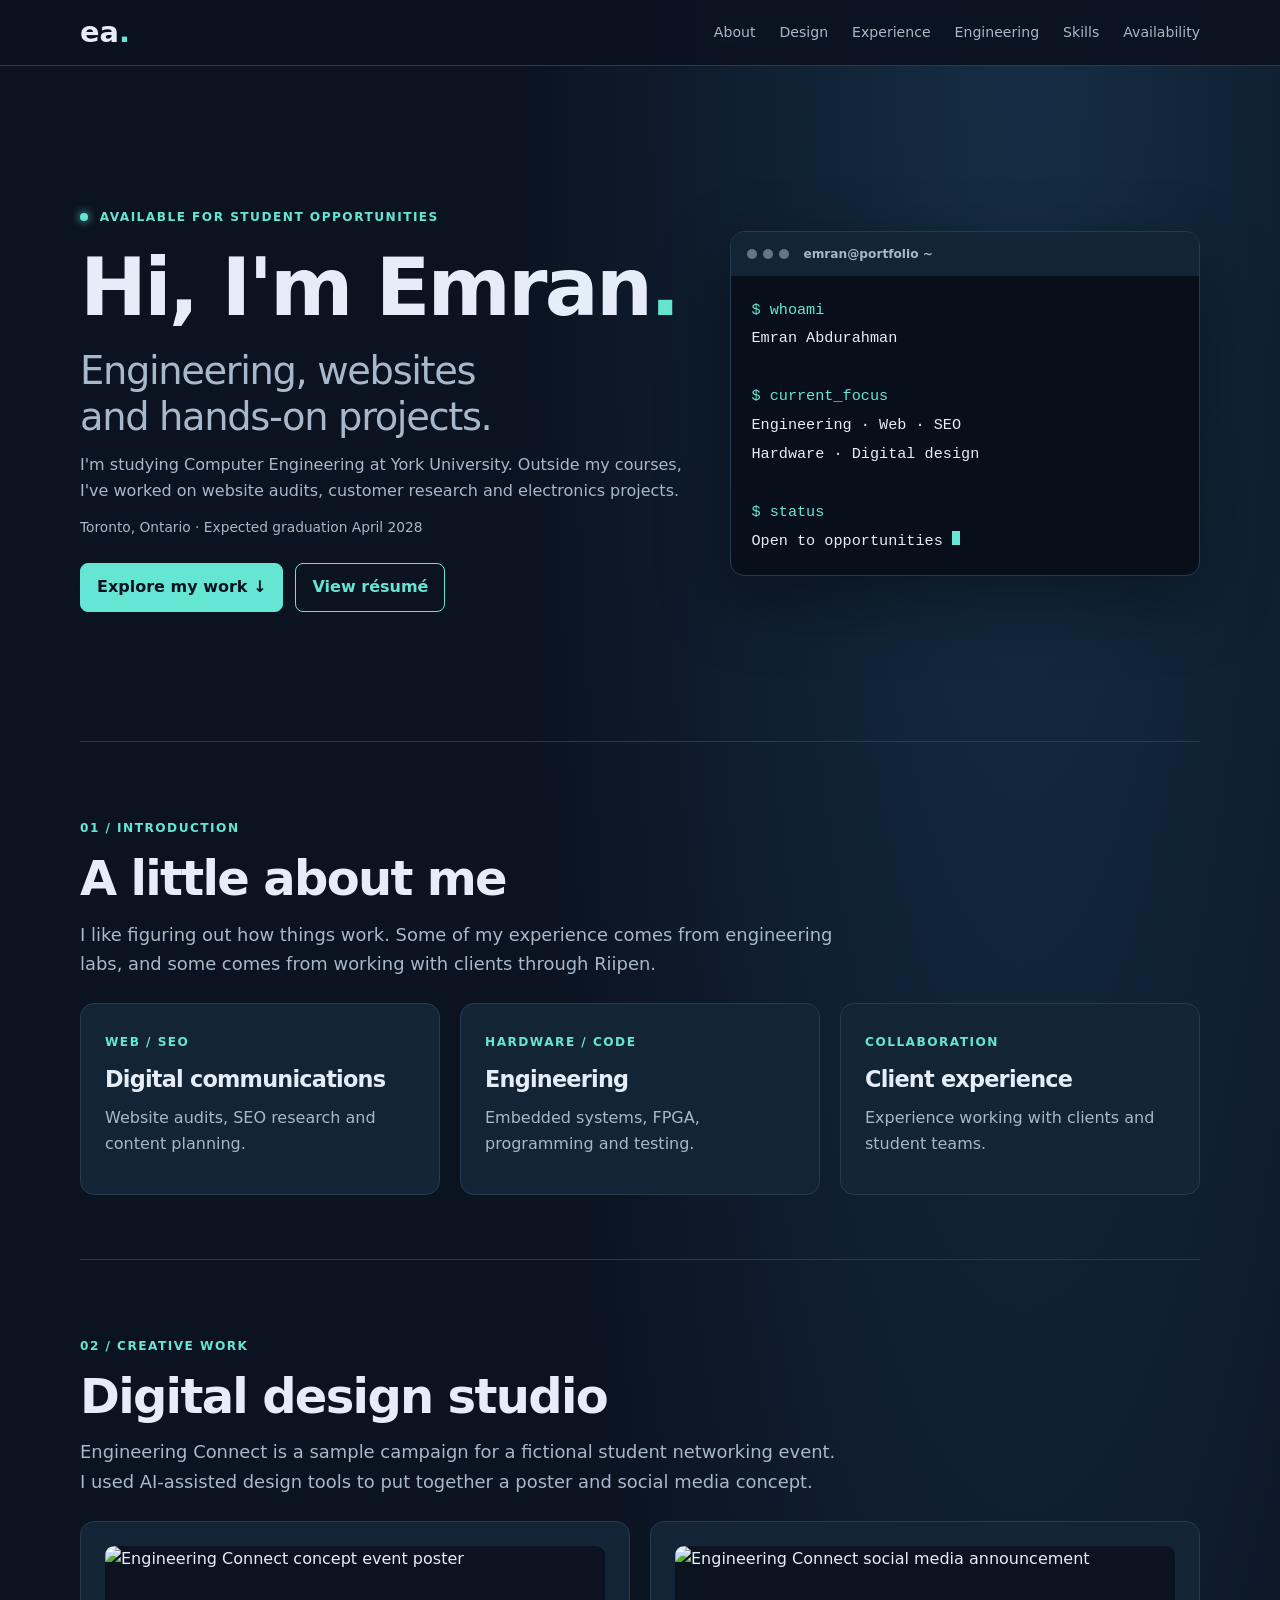
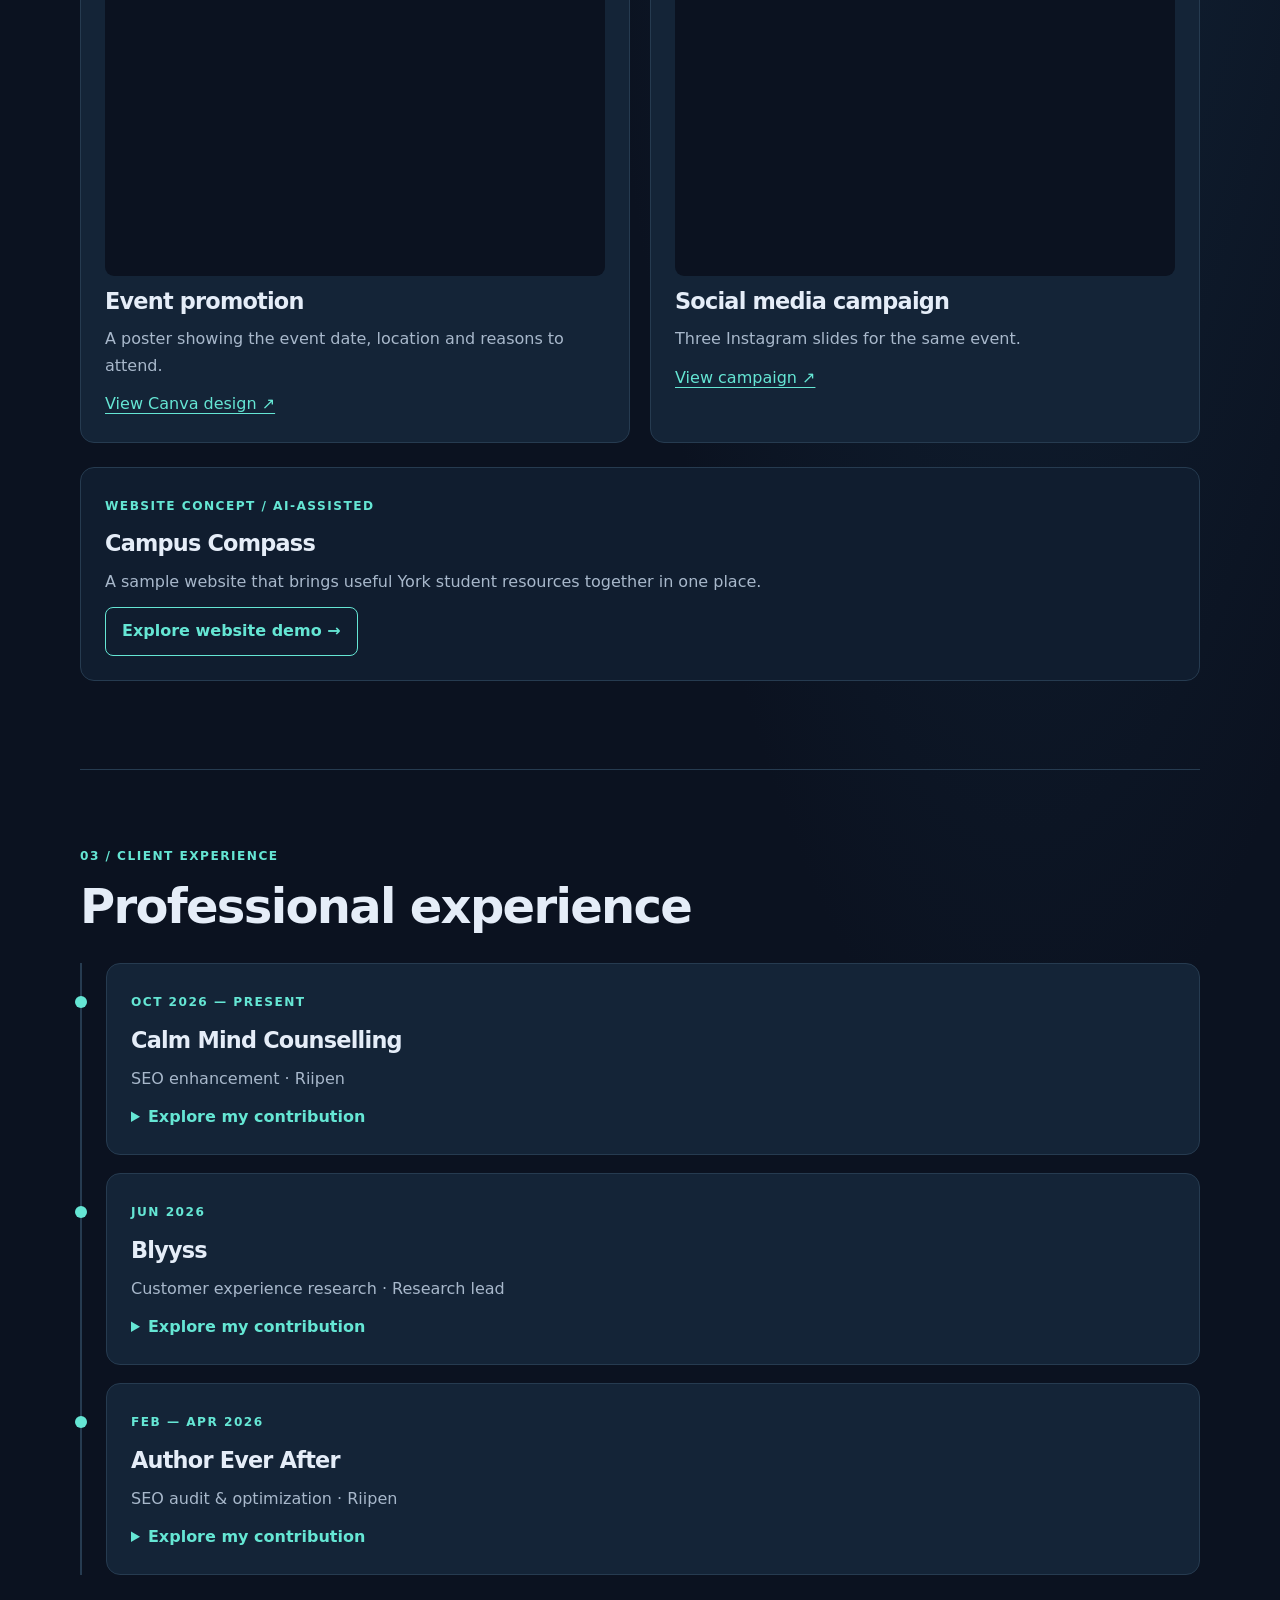
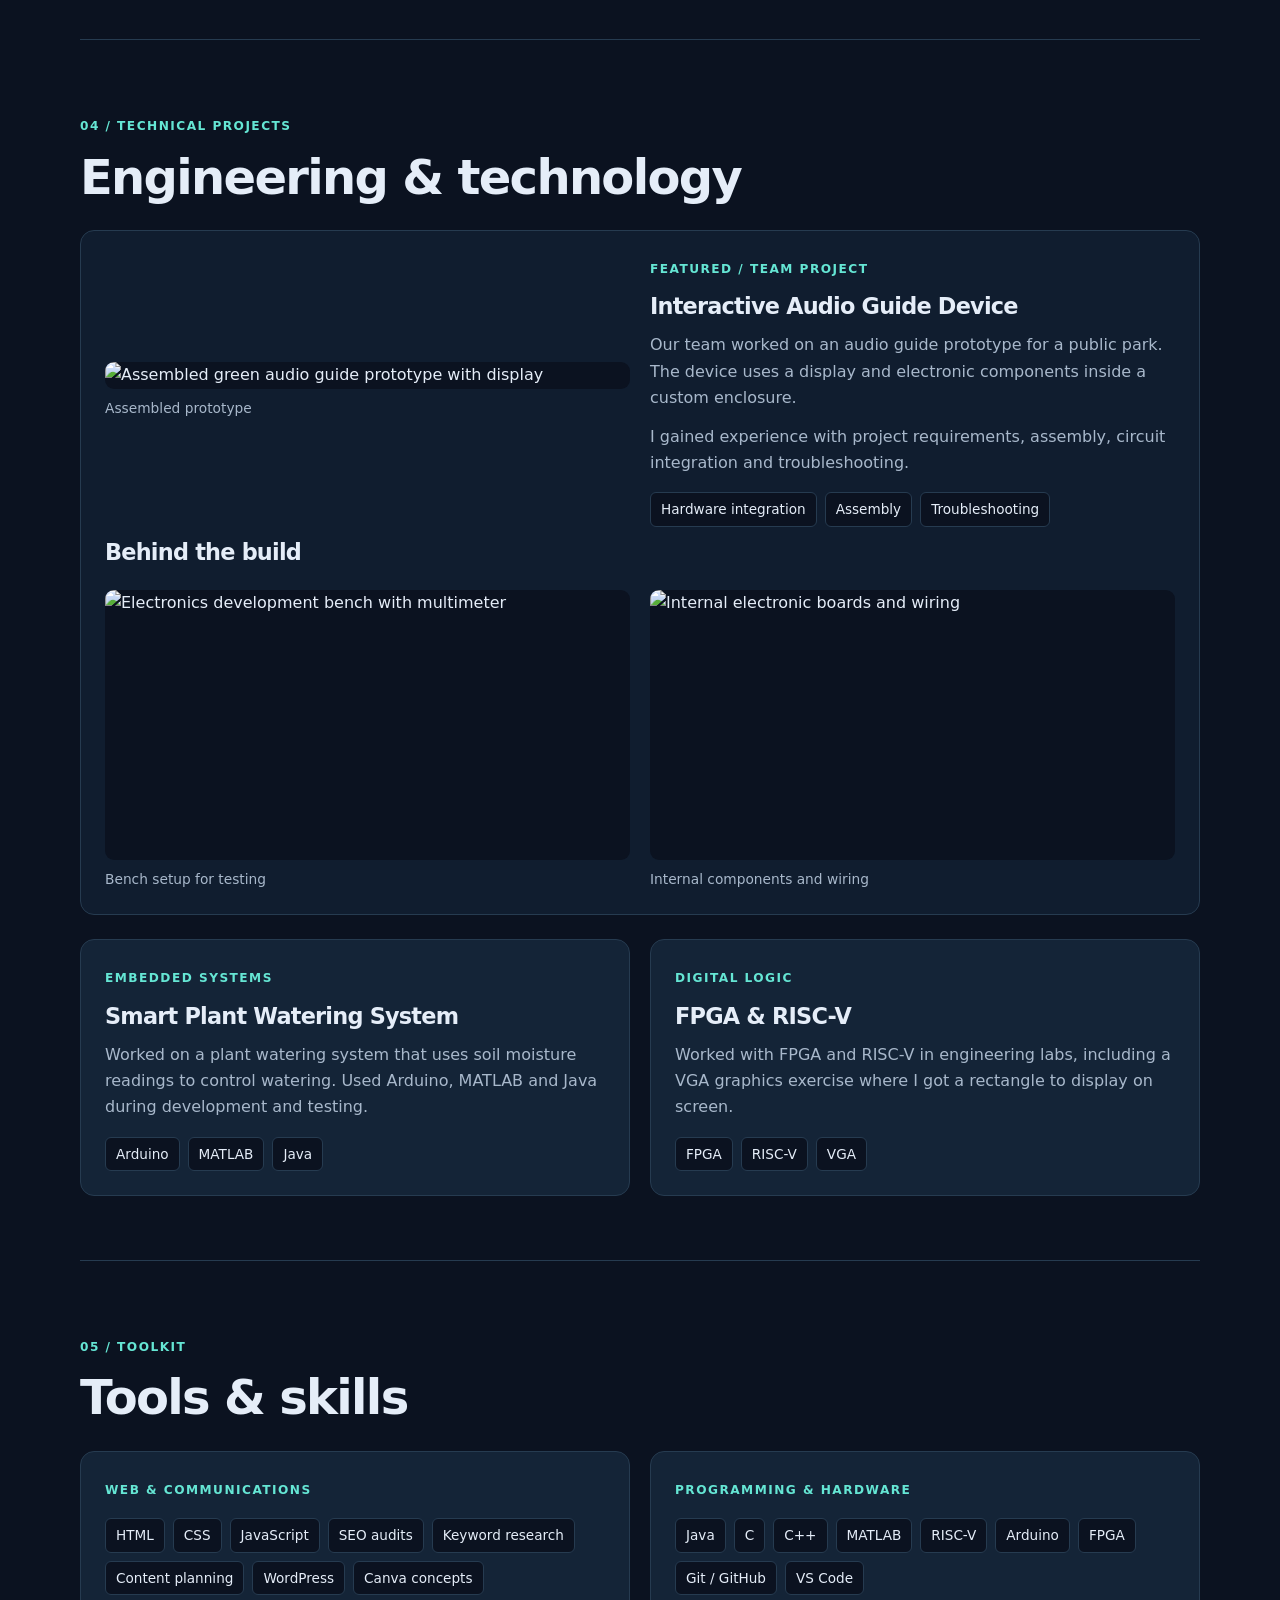
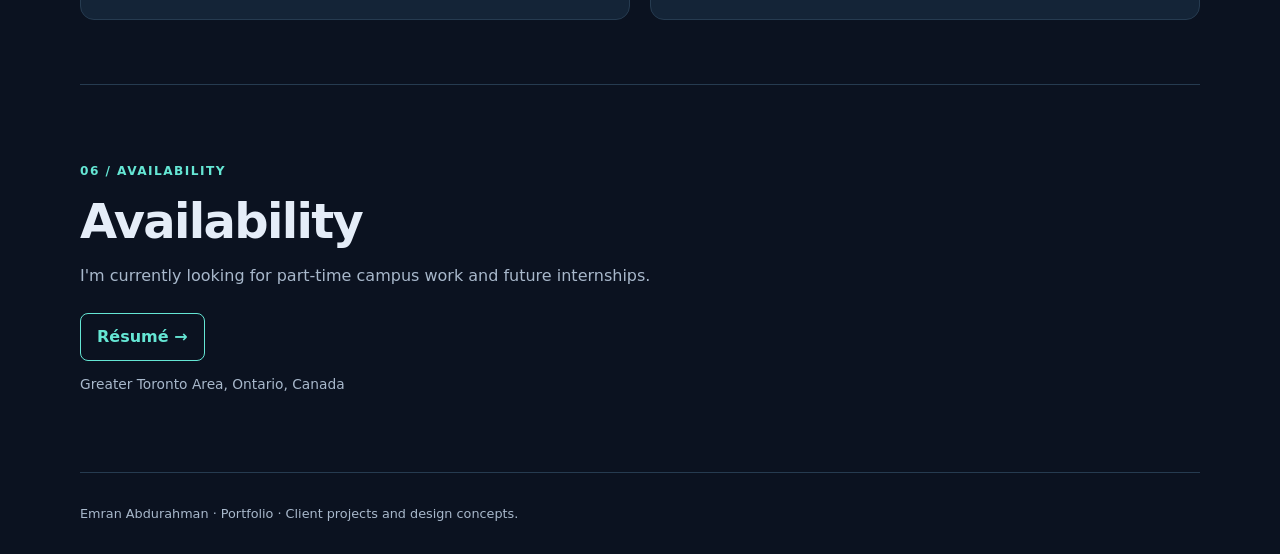
==== commit b35f8ce0: "Refine portfolio title and footer" ====
--- a/index.html
+++ b/index.html
@@ -1,4 +1,4 @@
-<!doctype html><html lang="en"><head><meta charset="utf-8"><meta name="viewport" content="width=device-width,initial-scale=1"><meta name="description" content="Emran Abdurahman — Computer Engineering student, digital communications and technology portfolio."><title>Emran Abdurahman | Portfolio</title><link rel="stylesheet" href="style.css"><script defer src="script.js"></script></head><body><a class="skip" href="#main">Skip to content</a><header><nav class="wrap"><a class="logo" href="#home">ea<span>.</span></a><button class="menu" aria-expanded="false" aria-controls="navlinks">Menu</button><div id="navlinks"><a href="#about">About</a><a href="#design">Design</a><a href="#experience">Experience</a><a href="#engineering">Engineering</a><a href="#skills">Skills</a><a href="#contact">Availability</a></div></nav></header><main id="main" class="wrap"><section class="hero" id="home"><div><p class="eyebrow"><i></i> AVAILABLE FOR STUDENT OPPORTUNITIES</p><h1>Hi, I'm Emran<span>.</span></h1><h2>Engineering, websites<br>and hands-on projects.</h2><p>I'm studying Computer Engineering at York University. Outside my courses, I've worked on website audits, customer research and electronics projects.</p><p class="muted">Toronto, Ontario · Expected graduation April 2028</p><div class="actions"><a class="button" href="#experience">Explore my work ↓</a><a class="button outline" href="resume.html">View résumé</a></div></div><div class="terminal"><div class="termbar"><b></b><b></b><b></b><small>emran@portfolio ~</small></div><pre><span>$ whoami</span>
+<!doctype html><html lang="en"><head><meta charset="utf-8"><meta name="viewport" content="width=device-width,initial-scale=1"><meta name="description" content="Emran Abdurahman — Computer Engineering student, digital communications and technology portfolio."><title>Emran Abdurahman — Engineering Portfolio</title><link rel="stylesheet" href="style.css"><script defer src="script.js"></script></head><body><a class="skip" href="#main">Skip to content</a><header><nav class="wrap"><a class="logo" href="#home">ea<span>.</span></a><button class="menu" aria-expanded="false" aria-controls="navlinks">Menu</button><div id="navlinks"><a href="#about">About</a><a href="#design">Design</a><a href="#experience">Experience</a><a href="#engineering">Engineering</a><a href="#skills">Skills</a><a href="#contact">Availability</a></div></nav></header><main id="main" class="wrap"><section class="hero" id="home"><div><p class="eyebrow"><i></i> AVAILABLE FOR STUDENT OPPORTUNITIES</p><h1>Hi, I'm Emran<span>.</span></h1><h2>Engineering, websites<br>and hands-on projects.</h2><p>I'm studying Computer Engineering at York University. Outside my courses, I've worked on website audits, customer research and electronics projects.</p><p class="muted">Toronto, Ontario · Expected graduation April 2028</p><div class="actions"><a class="button" href="#experience">Explore my work ↓</a><a class="button outline" href="resume.html">View résumé</a></div></div><div class="terminal"><div class="termbar"><b></b><b></b><b></b><small>emran@portfolio ~</small></div><pre><span>$ whoami</span>
 Emran Abdurahman
 
 <span>$ current_focus</span>
@@ -12,4 +12,4 @@
 <section id="experience" class="reveal"><p class="eyebrow">03 / CLIENT EXPERIENCE</p><h2>Professional experience</h2><div class="timeline"><article><small>OCT 2026 — PRESENT</small><h3>Calm Mind Counselling</h3><p>SEO enhancement · Riipen</p><details><summary>Explore my contribution</summary><p>Helped review website content, research local search results and compare competing counselling websites. The project is still in progress.</p></details></article><article><small>JUN 2026</small><h3>Blyyss</h3><p>Customer experience research · Research lead</p><details><summary>Explore my contribution</summary><p>Worked as a research lead on a grocery customer experience project. Helped organize research into customer needs and onboarding, then worked with the team on recommendations.</p></details></article><article><small>FEB — APR 2026</small><h3>Author Ever After</h3><p>SEO audit &amp; optimization · Riipen</p><details><summary>Explore my contribution</summary><p>Reviewed four websites for technical SEO issues and content gaps. Put together a list of recommended fixes and blog topics.</p></details></article></div></section>
 <section id="engineering" class="reveal"><p class="eyebrow">04 / TECHNICAL PROJECTS</p><h2>Engineering &amp; technology</h2><article class="feature"><div class="grid two"><figure><img class="prototype" src="https://mystical-unknown-wasteland.wpcomstaging.com/wp-content/uploads/2026/11/audio-guide-prototype-768x1024.png" alt="Assembled green audio guide prototype with display" loading="lazy"><figcaption>Assembled prototype</figcaption></figure><div><small>FEATURED / TEAM PROJECT</small><h3>Interactive Audio Guide Device</h3><p>Our team worked on an audio guide prototype for a public park. The device uses a display and electronic components inside a custom enclosure.</p><p>I gained experience with project requirements, assembly, circuit integration and troubleshooting.</p><div class="tags"><span>Hardware integration</span><span>Assembly</span><span>Troubleshooting</span></div></div></div><h3>Behind the build</h3><div class="grid two"><figure><img class="build" src="https://mystical-unknown-wasteland.wpcomstaging.com/wp-content/uploads/2026/11/audio-guide-bench-testing-1024x576.png" alt="Electronics development bench with multimeter" loading="lazy"><figcaption>Bench setup for testing</figcaption></figure><figure><img class="build" src="https://mystical-unknown-wasteland.wpcomstaging.com/wp-content/uploads/2026/11/audio-guide-assembly-576x1024.png" alt="Internal electronic boards and wiring" loading="lazy"><figcaption>Internal components and wiring</figcaption></figure></div></article><div class="grid two"><article><small>EMBEDDED SYSTEMS</small><h3>Smart Plant Watering System</h3><p>Worked on a plant watering system that uses soil moisture readings to control watering. Used Arduino, MATLAB and Java during development and testing.</p><div class="tags"><span>Arduino</span><span>MATLAB</span><span>Java</span></div></article><article><small>DIGITAL LOGIC</small><h3>FPGA &amp; RISC-V</h3><p>Worked with FPGA and RISC-V in engineering labs, including a VGA graphics exercise where I got a rectangle to display on screen.</p><div class="tags"><span>FPGA</span><span>RISC-V</span><span>VGA</span></div></article></div></section>
 <section id="skills" class="reveal"><p class="eyebrow">05 / TOOLKIT</p><h2>Tools &amp; skills</h2><div class="grid two"><article><small>WEB &amp; COMMUNICATIONS</small><div class="tags"><span>HTML</span><span>CSS</span><span>JavaScript</span><span>SEO audits</span><span>Keyword research</span><span>Content planning</span><span>WordPress</span><span>Canva concepts</span></div></article><article><small>PROGRAMMING &amp; HARDWARE</small><div class="tags"><span>Java</span><span>C</span><span>C++</span><span>MATLAB</span><span>RISC-V</span><span>Arduino</span><span>FPGA</span><span>Git / GitHub</span><span>VS Code</span></div></article></div></section>
-<section id="contact" class="reveal"><p class="eyebrow">06 / AVAILABILITY</p><h2>Availability</h2><p>I'm currently looking for part-time campus work and future internships.</p><div class="actions"><a class="button outline" href="resume.html">Résumé →</a></div><p class="muted">Greater Toronto Area, Ontario, Canada</p></section></main><footer class="wrap">Emran Abdurahman · Portfolio · Client project summaries and AI-assisted design samples.</footer></body></html>+<section id="contact" class="reveal"><p class="eyebrow">06 / AVAILABILITY</p><h2>Availability</h2><p>I'm currently looking for part-time campus work and future internships.</p><div class="actions"><a class="button outline" href="resume.html">Résumé →</a></div><p class="muted">Greater Toronto Area, Ontario, Canada</p></section></main><footer class="wrap">Emran Abdurahman · Portfolio · Client projects and design concepts.</footer></body></html>
